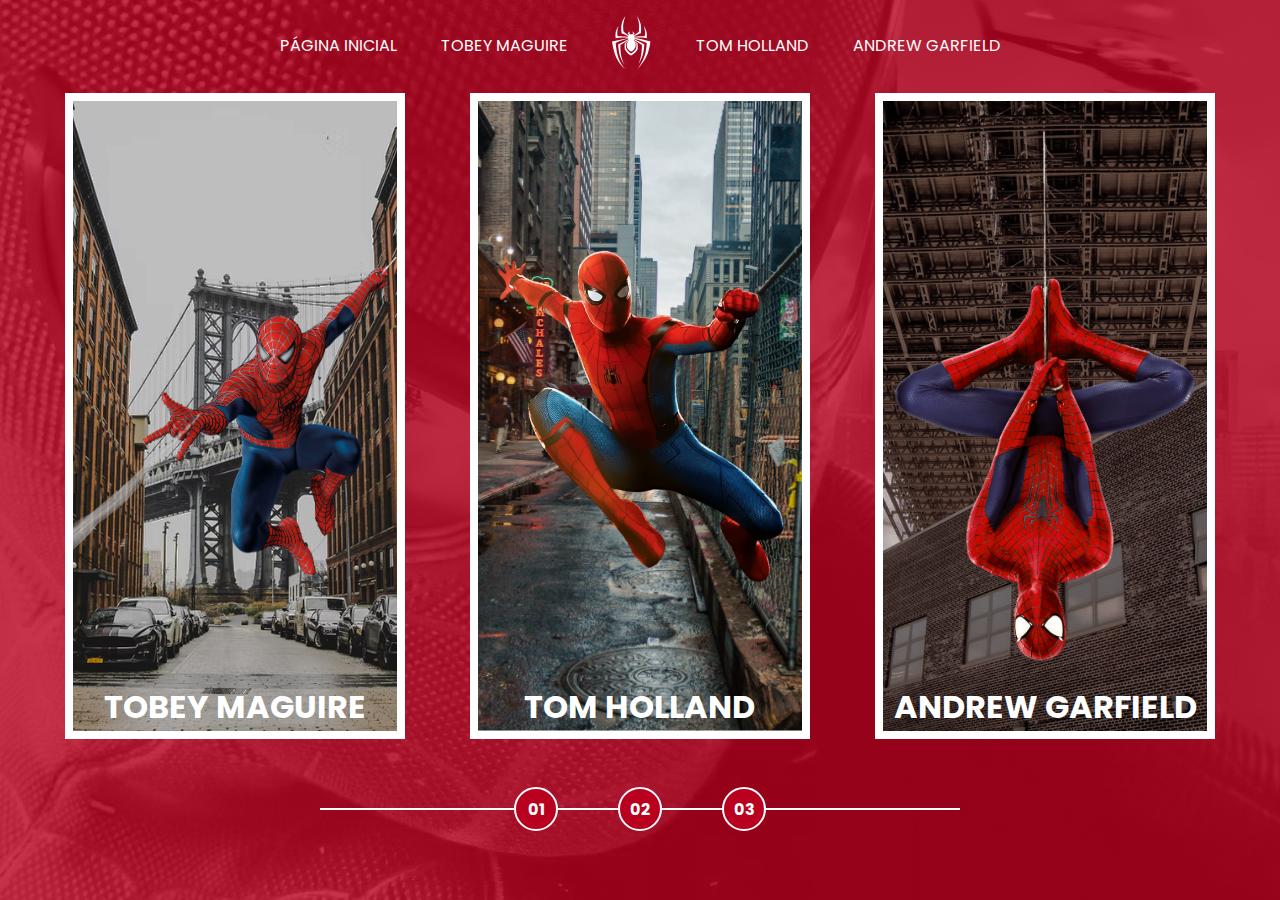
==== index.html @ cdcf560d "Navigator for actor page finished" ====
<!DOCTYPE html>
<html lang="en">
  <head>
    <meta charset="UTF-8" />
    <meta http-equiv="X-UA-Compatible" content="IE=edge" />
    <meta name="viewport" content="width=device-width, initial-scale=1.0" />

    <link rel="stylesheet" href="/assets/css/home-page-styles.css">

    <script src="/assets/scripts/card-hover-animation.js"></script>

    <title>Spider-Man | Multiversos</title>
  </head>
  <body>
    <nav class="nav-menu">
      <ul>
        <li class="nav-menu-item">
          <a href="/">Página Inicial</a>
        </li>
        <li class="nav-menu-item">
          <a href="#"">Tobey Maguire</a>
        </li>
        <li class="nav-menu-item nav-menu-icon">
          <img src="/assets/images/icons/spider.svg" alt="Spider-Man Multiverso">
        </li>
        <li class="nav-menu-item">
          <a href="#">Tom Holland</a>
        </li>
        <li class="nav-menu-item">
          <a href="#">Andrew Garfield</a>
        </li>
      </ul>
    </nav>

    <div class="container">
      <a href="#" class="card" id="spider-man-01">
        <img class="card-background" src="/assets/images/pic-sm-bg-01.jpg">
        <img class="card-img" src="/assets/images/spider-man-01.png" alt="Tobey Maguire">
        <h2 class="card-title">Tobey Maguire</h2>
      </a>
      <a href="#" class="card" id="spider-man-02">
        <img class="card-background" src="/assets/images/pic-sm-bg-02.jpg">
        <img class="card-img" src="/assets/images/spider-man-02.png" alt="Tom Holland">
        <h2 class="card-title">Tom Holland</h2>
      </a>
      <a href="#" class="card" id="spider-man-03">
        <img class="card-background" src="/assets/images/pic-sm-bg-03.jpg">
        <img class="card-img" src="/assets/images/spider-man-03.png" alt="Andrew Garfield">
        <h2 class="card-title">Andrew Garfield</h2>
      </a>
    </div>

    <div class="controller">
      <div class="controller-btn">
        01
      </div>
      <div class="controller-btn">
        02
      </div>
      <div class="controller-btn">
        03
      </div>
      <div class="controller-line"></div>
    </div>

  </body>
</html>
---- assets/css/home-page-styles.css ----
@import url("/assets/css/reset.css");
@import url("/assets/css/global.css");

body {
  background-color: var(--primary-color);
}

body::before {
  content: "";
  background-image: url("/assets/images/spider-man-background.jpg");
  background-repeat: no-repeat;
  background-position: center;
  background-size: cover;
  width: 100%;
  height: 100%;
  position: absolute;
  opacity: 0.2;
  transition: background-image 1s ease-in-out, opacity 1s ease-in-out;
}

.nav-menu {
  padding: 1rem 0;
  width: 100%;
  text-align: center;
  position: relative;
}

.nav-menu-item {
  display: inline-block;
  text-transform: uppercase;
  margin: 0 1.25rem;
}

.nav-menu-icon {
  width: 2.5rem;
  margin: 0 1.25rem;
  vertical-align: middle;
}

.container {
  position: relative;
  display: flex;
  flex-direction: row;
  align-items: center;
  justify-content: space-evenly;
}

.card {
  border: 0.5rem solid #fff;
  width: calc(100% / 3 - 8%);
  height: 70vh;
  position: relative;
  transition: filter 0.5s ease-in-out;
}

.card-background {
  width: 100%;
  height: 100%;
  object-fit: cover;
  position: absolute;
  opacity: 1;
  transition: opacity 1s ease-in-out;
}

.card-img {
  width: 100%;
  height: 100%;
  object-fit: contain;
  position: relative;
  transition: 1s ease-in-out;
}

.card-title {
  font-size: 2rem;
  text-transform: uppercase;
  text-align: center;
  position: absolute;
  width: 100%;
  bottom: 0;
  transition: bottom 1s ease-in-out;
}

.controller {
  position: relative;
  display: flex;
  justify-content: center;
  align-items: center;
  margin-top: 3rem;
}

.controller-btn {
  display: flex;
  align-items: center;
  justify-content: center;
  width: 2.5rem;
  height: 2.5rem;
  border: 2px solid #fff;
  border-radius: 50%;
  background-color: var(--primary-color);
  text-align: center;
  font-size: 1rem;
  font-weight: bold;
  cursor: pointer;
  z-index: 1;
  transition: transform 0.3s ease-in-out;
}

.controller-btn:hover {
  transform: scale(1.1);
}

.controller-btn:nth-child(2) {
  margin: 0 3.75rem;
}

.controller-line {
  background-color: #fff;
  width: 50%;
  height: 2px;
  position: absolute;
}

/* Hover Animation */

.card--hovered .card-background {
  cursor: pointer;
  opacity: 0;
}

.card--hovered .card-img {
  transform: scale(1.4);
  filter: drop-shadow(30px 10px 4px rgba(0, 0, 0, 0.5));
}

body#spider-man-01-hovered::before {
  background-image: url("/assets/images/pic-sm-bg-01.jpg");
}

body#spider-man-02-hovered::before {
  background-image: url("/assets/images/pic-sm-bg-02.jpg");
}

body#spider-man-03-hovered::before {
  background-image: url("/assets/images/pic-sm-bg-03.jpg");
}

body[id^="spider-man-"]::before {
  opacity: 1;
}

body[id^="spider-man-"] .card:not(.card--hovered) {
  filter: grayscale(100%);
}

.card--hovered .card-title {
  bottom: 50%;
}
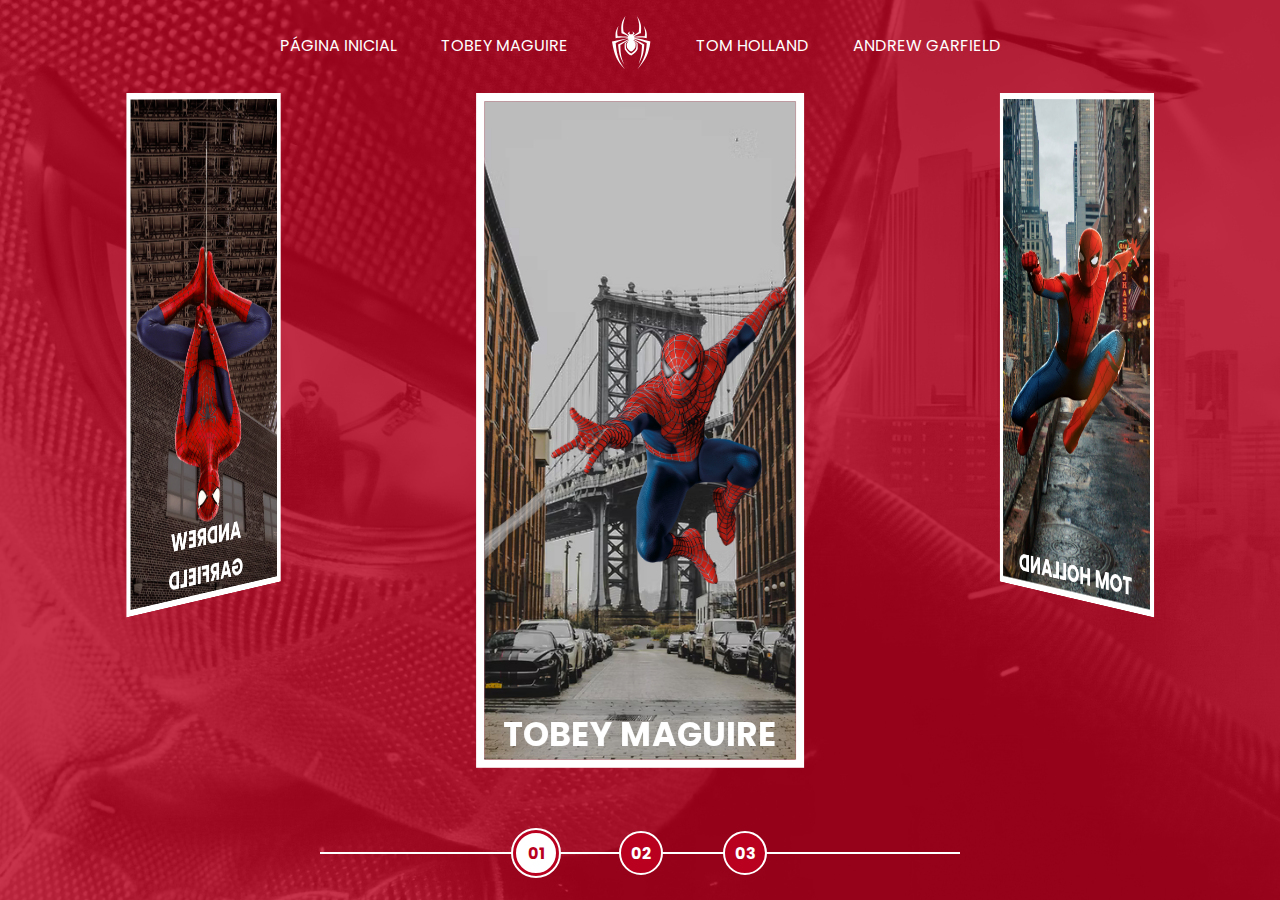
==== commit 99173bf7: "Website finished" ====
--- a/index.html
+++ b/index.html
@@ -5,9 +5,9 @@
     <meta http-equiv="X-UA-Compatible" content="IE=edge" />
     <meta name="viewport" content="width=device-width, initial-scale=1.0" />
 
-    <link rel="stylesheet" href="/assets/css/home-page-styles.css">
+    <link rel="stylesheet" href="/assets/css/home-page-styles.css" />
 
-    <script src="/assets/scripts/card-hover-animation.js"></script>
+    <script src="/assets/scripts/script.js"></script>
 
     <title>Spider-Man | Multiversos</title>
   </head>
@@ -18,50 +18,85 @@
           <a href="/">Página Inicial</a>
         </li>
         <li class="nav-menu-item">
-          <a href="#"">Tobey Maguire</a>
+          <a href="/pages/tobey-maguire/spiderman1.html">Tobey Maguire</a>
         </li>
         <li class="nav-menu-item nav-menu-icon">
-          <img src="/assets/images/icons/spider.svg" alt="Spider-Man Multiverso">
+          <img
+            src="/assets/images/icons/spider.svg"
+            alt="Spider-Man Multiverso"
+          />
         </li>
         <li class="nav-menu-item">
-          <a href="#">Tom Holland</a>
+          <a href="pages/tom-holland/spiderman1.html">Tom Holland</a>
         </li>
         <li class="nav-menu-item">
-          <a href="#">Andrew Garfield</a>
+          <a href="pages/andrew-garfield/spiderman1.html">Andrew Garfield</a>
         </li>
       </ul>
     </nav>
 
     <div class="container">
-      <a href="#" class="card" id="spider-man-01">
-        <img class="card-background" src="/assets/images/pic-sm-bg-01.jpg">
-        <img class="card-img" src="/assets/images/spider-man-01.png" alt="Tobey Maguire">
-        <h2 class="card-title">Tobey Maguire</h2>
-      </a>
-      <a href="#" class="card" id="spider-man-02">
-        <img class="card-background" src="/assets/images/pic-sm-bg-02.jpg">
-        <img class="card-img" src="/assets/images/spider-man-02.png" alt="Tom Holland">
-        <h2 class="card-title">Tom Holland</h2>
-      </a>
-      <a href="#" class="card" id="spider-man-03">
-        <img class="card-background" src="/assets/images/pic-sm-bg-03.jpg">
-        <img class="card-img" src="/assets/images/spider-man-03.png" alt="Andrew Garfield">
-        <h2 class="card-title">Andrew Garfield</h2>
-      </a>
+      <div
+        class="cards-carousel"
+        style="transform: translateZ(-40vw) rotateY(0)"
+      >
+        <a
+          href="/pages/tobey-maguire/spiderman1.html"
+          class="card"
+          id="spider-man-01"
+        >
+          <img class="card-background" src="/assets/images/pic-sm-bg-01.jpg" />
+          <img
+            class="card-img"
+            src="/assets/images/spider-man-01.png"
+            alt="Tobey Maguire"
+          />
+          <h2 class="card-title">Tobey Maguire</h2>
+        </a>
+        <a
+          href="pages/tom-holland/spiderman1.html"
+          class="card"
+          id="spider-man-02"
+        >
+          <img class="card-background" src="/assets/images/pic-sm-bg-02.jpg" />
+          <img
+            class="card-img"
+            src="/assets/images/spider-man-02.png"
+            alt="Tom Holland"
+          />
+          <h2 class="card-title">Tom Holland</h2>
+        </a>
+        <a
+          href="pages/andrew-garfield/spiderman1.html"
+          class="card"
+          id="spider-man-03"
+        >
+          <img class="card-background" src="/assets/images/pic-sm-bg-03.jpg" />
+          <img
+            class="card-img"
+            src="/assets/images/spider-man-03.png"
+            alt="Andrew Garfield"
+          />
+          <h2 class="card-title">Andrew Garfield</h2>
+        </a>
+      </div>
     </div>
 
     <div class="controller">
-      <div class="controller-btn">
+      <div
+        id="1"
+        onclick="selectCarouselItem(this)"
+        class="controller-btn controller-btn--active"
+      >
         01
       </div>
-      <div class="controller-btn">
+      <div id="2" onclick="selectCarouselItem(this)" class="controller-btn">
         02
       </div>
-      <div class="controller-btn">
+      <div id="3" onclick="selectCarouselItem(this)" class="controller-btn">
         03
       </div>
       <div class="controller-line"></div>
     </div>
-
   </body>
 </html>
--- a/assets/css/home-page-styles.css
+++ b/assets/css/home-page-styles.css
@@ -43,14 +43,27 @@
   flex-direction: row;
   align-items: center;
   justify-content: space-evenly;
+  perspective: 3000px;
 }
 
 .card {
   border: 0.5rem solid #fff;
-  width: calc(100% / 3 - 8%);
+  width: 100%;
   height: 70vh;
-  position: relative;
+  position: absolute;
   transition: filter 0.5s ease-in-out;
+}
+
+.card:nth-child(1) {
+  transform: rotateY(0deg) translateZ(50vw);
+}
+
+.card:nth-child(2) {
+  transform: rotateY(120deg) translateZ(50vw);
+}
+
+.card:nth-child(3) {
+  transform: rotateY(240deg) translateZ(50vw);
 }
 
 .card-background {
@@ -81,11 +94,13 @@
 }
 
 .controller {
-  position: relative;
+  position: absolute;
   display: flex;
   justify-content: center;
   align-items: center;
   margin-top: 3rem;
+  bottom: 1.5rem;
+  width: 100%;
 }
 
 .controller-btn {
@@ -111,6 +126,13 @@
 
 .controller-btn:nth-child(2) {
   margin: 0 3.75rem;
+}
+
+.controller-btn--active {
+  background-color: #fff;
+  color: var(--primary-color);
+  border: 0.1875rem solid var(--primary-color);
+  outline: 0.125rem solid #fff;
 }
 
 .controller-line {
@@ -155,3 +177,11 @@
 .card--hovered .card-title {
   bottom: 50%;
 }
+
+.cards-carousel {
+  display: flex;
+  justify-content: center;
+  width: calc(100vw / 3 - 10%);
+  transform-style: preserve-3d;
+  transition: transform 0.4s ease-in;
+}
